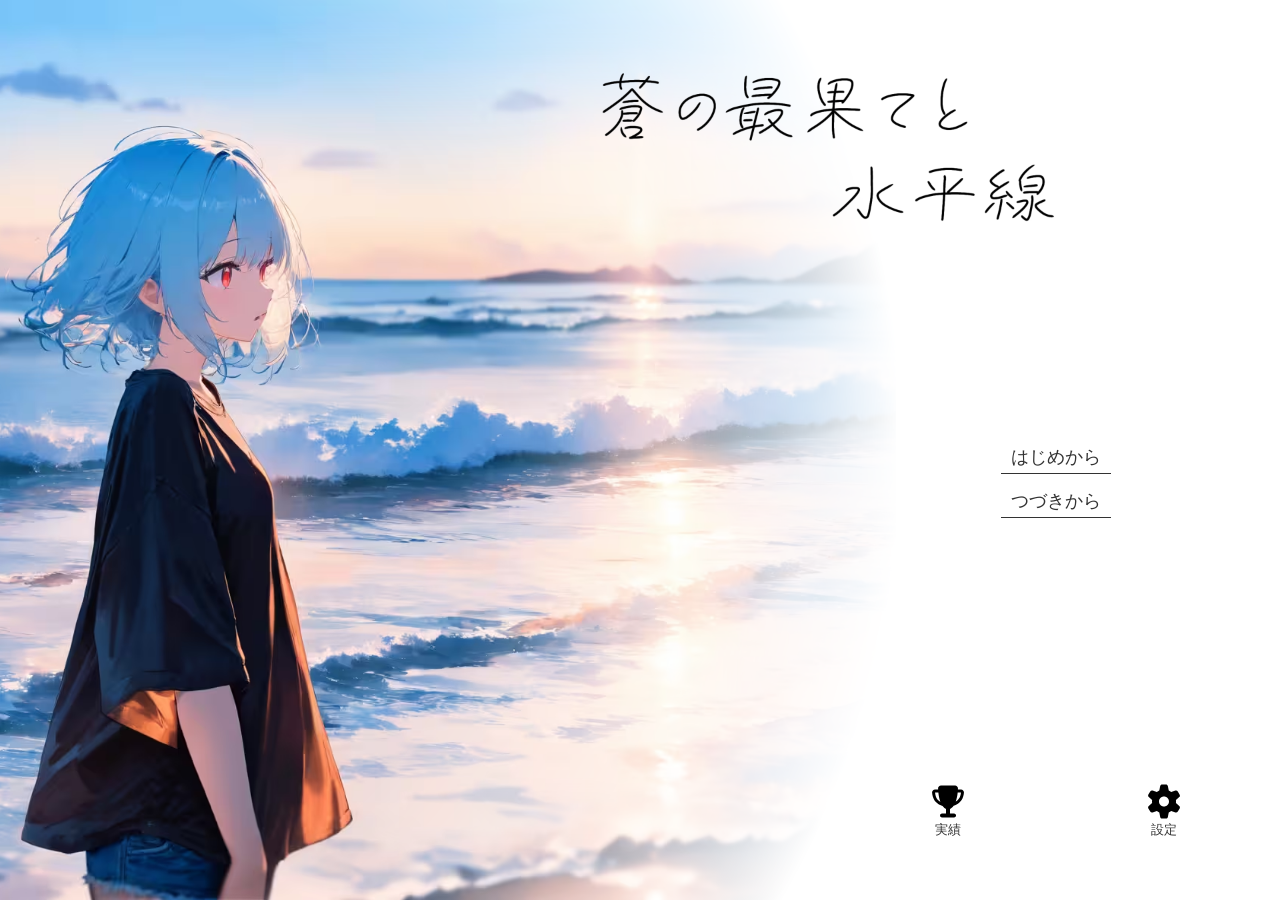
==== index.html @ 3a2dc719 "Delete body upgrade" ====
<!DOCTYPE html>
<html lang="ja">
<head>
  <meta charset="UTF-8">
  <meta name="viewport" content="width=device-width, initial-scale=1.0">
  <title>蒼の最果てと水平線</title>
  <link rel="stylesheet" href="./css/top.css">
  <link rel="stylesheet" href="./css/message.css">
  <link rel="stylesheet" href="./css/achievement.css">
  <link rel="stylesheet" href="./css/setting.css">
  <link rel="stylesheet" href="./css/opening.css">
  <link rel="stylesheet" href="./css/game.css">
  <link rel="stylesheet" href="./css/upgrade.css">
  <link rel="stylesheet" href="./css/map.css">
  <link rel="stylesheet" href="./css/item.css">
  <link rel="stylesheet" href="./css/explore.css">
  <link rel="stylesheet" href="./css/fade.css">
  <link rel="icon" href="./assets/images/favicon.ico">
  <meta property="og:title" content="蒼の最果てと水平線">
  <meta property="og:description" content="蒼い世界のノベルゲーム">
  <meta property="og:image" content="./assets/images/favicon.png">
  <meta property="og:url" content="https://coiluck.moe/BlueHorizon/">
  <meta name="twitter:card" content="summary">
  <meta name="twitter:title" content="蒼の最果てと水平線">
  <meta name="twitter:description" content="蒼い世界のノベルゲーム">
  <meta name="twitter:image" content="./assets/images/favicon.png">
</head>
<body>

  <div id="modal-top" class="modal">
    <div class="top-background-image">
      <img src="./assets/images/title.avif" alt="タイトル画像">
    </div>
    <div class="top-title">
      <img src="./assets/images/title-text.avif" alt="タイトルテキスト">
    </div>
    <div class="top-button-container">
      <div class="top-main-button-container">
        <button id="top-button-start" class="top-button">はじめから</button>
        <button id="top-button-continue" class="top-button">つづきから</button>
      </div>
      <div class="top-save-data-container">
        <button id="top-back">&lt;&lt; もどる</button>
        <button class="top-save-data-button">セーブ1: <span id="top-save-data-1-text">データなし</span></button>
        <button class="top-save-data-button">セーブ2: <span id="top-save-data-2-text">データなし</span></button>
        <button class="top-save-data-button">セーブ3: <span id="top-save-data-3-text">データなし</span></button>
      </div>
    </div>
    <div class="top-icon-container">
      <button class="top-icon" id="top-icon-achievement">
        <img src="./assets/images/trophy-solid-full.svg" alt="実績アイコン">
        <span class="top-icon-text">実績</span>
      </button>
      <button class="top-icon" id="top-icon-setting">
        <img src="./assets/images/gear-solid-full.svg" alt="設定アイコン">
        <span class="top-icon-text">設定</span>
      </button>
    </div>
  </div>

  <div id="modal-achievement" class="modal">
    <div class="achievement-background-image">
      <img src="./assets/images/ink.avif" alt="実績背景画像">
    </div>
    <div class="achievement-container">
      <div class="achievement-list">
        <p class="achievement-title">実績一覧</p>
        <div class="achievement-item-container">
          // ここはjsで生成
        </div>
        <p class="achievement-title">エンディング</p>
        <div class="achievement-item-end-container">
          // ここはjsで生成
        </div>
      </div>
      <button id="achievement-close-button">もどる</button>
    </div>
  </div>

  <div id="modal-setting" class="modal">
    <div class="setting-background-image">
      <img src="./assets/images/ink.avif" alt="設定背景画像">
    </div>
    <div class="setting-container">
      <p class="setting-title">設定</p>

      <div class="setting-item">
        <label for="font-size">文字サイズ</label>
        <div class="slider-wrapper">
          <div class="slider-container">
            <input type="range" id="font-size" min="1" max="5" value="3" data-default="3">
          </div>
          <output for="font-size">3</output>
        </div>
      </div>
      <div class="setting-item">
        <label for="bgm-volume">背景音楽の音量</label>
        <div class="slider-wrapper">
          <div class="slider-container">
            <input type="range" id="bgm-volume" min="0" max="10" value="5" data-default="5">
          </div>
          <output for="bgm-volume">5</output>
        </div>
      </div>
      <div class="setting-item">
        <label for="sfx-volume">効果音の音量</label>
        <div class="slider-wrapper">
          <div class="slider-container">
            <input type="range" id="sfx-volume" min="0" max="10" value="6" data-default="6">
          </div>
          <output for="sfx-volume">6</output>
        </div>
      </div>
      <div class="setting-item">
        <label for="voice-volume">ボイス音量</label>
        <div class="slider-wrapper">
          <div class="slider-container">
            <input type="range" id="voice-volume" min="0" max="10" value="6" data-default="6">
          </div>
          <output for="voice-volume">6</output>
        </div>
      </div>
      <button id="setting-reset-button">デフォルトにもどす</button>
      <button id="setting-close-button">もどる</button>
    </div>
  </div>

  <div id="modal-opening" class="modal">
    <div class="opening-background-image">
      <img src="./assets/images/undersea.avif" alt="開始画面背景画像">
    </div>
    <div class="text-container">
      <div id="opening-character-name">test</div>
      <p id="opening-text">このメッセージは表示されないはずです</p>
    </div>
    <div id="opening-choices-container"></div>
    <div id="opening-skip-window">
      <p><span>以前に読んだストーリーです。</span><span>スキップしますか？</span></p>
      <div class="opening-skipbutton-container">
        <div id="opening-skip-cancel">Cancel</div>
        <div id="opening-skip-button">Skip</div>
      </div>
    </div>
  </div>

  <div id="modal-game" class="modal">
    <div class="game-background-image">
      <img src="./assets/images/horizon2.webp" alt="ゲーム背景画像">
    </div>
    <div class="game-container">
      <div class="game-parameter-container">
        <div class="game-parameter-item">
          <p class="game-parameter-item-title">希望</p>
          <p id="game-parameter-hope" class="game-parameter-item-value">0</p>
        </div>
        <div class="game-parameter-item">
          <p class="game-parameter-item-title">記憶の欠片</p>
          <p id="game-parameter-memory" class="game-parameter-item-value">0</p>
        </div>
        <div class="game-parameter-item">
          <p class="game-parameter-item-title">満腹度</p>
          <p id="game-parameter-hunger" class="game-parameter-item-value">100</p>
        </div>
        <div class="game-parameter-item">
          <p class="game-parameter-item-title">DAY</p>
          <p id="game-parameter-day" class="game-parameter-item-value">1</p>
        </div>
        <div class="game-parameter-item" id="game-parameter-save">
          <p class="game-parameter-item-title">セーブ</p>
          <img src="./assets/images/save_icon.avif" alt="セーブアイコン">
        </div>
      </div>
      <div class="game-main-container">
        <div id="game-main-upgrade">
          <div class="game-main-upgrade-title">セレスティア号 改造</div>
          <div class="game-main-upgrade-container">
            <div class="game-main-upgrade-item">
              <div class="game-main-upgrade-name">推進エンジン</div>
              <div class="game-main-upgrade-level">レベル <span id="game-main-upgrade-engine-level">0</span> / 2</div>
            </div>
            <div class="game-main-upgrade-item">
              <div class="game-main-upgrade-name">ソナー性能</div>
              <div class="game-main-upgrade-level">レベル <span id="game-main-upgrade-sonar-level">0</span> / 2</div>
            </div>
            <div class="game-main-upgrade-item">
              <div class="game-main-upgrade-name">操作アーム</div>
              <div class="game-main-upgrade-level">レベル <span id="game-main-upgrade-arm-level">0</span> / 2</div>
            </div>
            <div class="game-main-upgrade-item">
              <div class="game-main-upgrade-name">燃料タンク</div>
              <div class="game-main-upgrade-level">レベル <span id="game-main-upgrade-fuel-level">0</span> / 2</div>
            </div>
            <div class="game-main-upgrade-item">
              <div class="game-main-upgrade-name">居住区画</div>
              <div class="game-main-upgrade-level">レベル <span id="game-main-upgrade-living-level">0</span> / 2</div>
            </div>
          </div>
          <div class="game-main-upgrade-overlay">
            <p>改装へ<img src="./assets/images/yajirusi.avif" alt="矢印"></p>
          </div>
        </div>
        <div id="game-main-map">
          <div class="game-main-map-title">マップ</div>
          <img src="./assets/images/map.svg" alt="マップ画像">
          <div class="game-main-map-overlay">
            <button id="game-main-map-button">探索へ</button>
          </div>
        </div>
        <div id="game-main-belongings">
          <div class="game-main-belongings-title">所持アイテム</div>
          <div class="game-main-belongings-container">
            <div class="game-main-belongings-item">
              <div class="game-main-belongings-name">アイテム1
                <span class="game-main-belongings-count">10</span>
              </div>
            </div>
            <div class="game-main-belongings-item">
              <div class="game-main-belongings-name">アイテム2
                <span class="game-main-belongings-count">10</span>
              </div>
            </div>
            <div class="game-main-belongings-item">
              <div class="game-main-belongings-name">アイテム3
                <span class="game-main-belongings-count">10</span>
              </div>
            </div>
          </div>
          <div class="game-main-belongings-overlay">
            <p>アイテムへ<img src="./assets/images/yajirusi.avif" alt="矢印"></p>
          </div>
        </div>
      </div>
    </div>
    <div id="save-modal" class="save-modal-overlay">
      <div class="save-modal-content">
        <h2>データを保存</h2>
        <div class="save-title-input-container">
          <label for="save-title-input">セーブタイトル</label>
          <input type="text" id="save-title-input" placeholder="例: 深海遺跡の探索">
        </div>
        <div class="save-slots-container">
          <div class="save-slot">
            <div class="save-slot-info">
              <span class="save-slot-name">セーブ 1</span>
              <span class="save-slot-data">DAY 15 - 古代都市の入り口</span>
            </div>
            <button class="save-slot-button">上書き保存</button>
          </div>
          <div class="save-slot">
            <div class="save-slot-info">
              <span class="save-slot-name">セーブ 2</span>
              <span class="save-slot-data">データがありません</span>
            </div>
            <button class="save-slot-button">ここに保存</button>
          </div>
          <div class="save-slot">
            <div class="save-slot-info">
              <span class="save-slot-name">セーブ 3</span>
              <span class="save-slot-data">データがありません</span>
            </div>
            <button class="save-slot-button">ここに保存</button>
          </div>
        </div>
        <button id="close-save-modal-button" class="close-button">キャンセル</button>
      </div>
    </div>
  </div>

  <div id="modal-upgrade" class="modal">
    <div class="game-upgrade-background-image">
      <img src="./assets/images/horizon2.webp" alt="ゲーム背景画像">
    </div>
    <div class="game-upgrade-header">
      <button id="game-upgrade-close-button">&lt;&lt; もどる</button>
      <div class="game-upgrade-title">セレスティア号 改造</div>
    </div>
    <div class="game-upgrade-container">
      <div class="game-upgrade-left-panel">
          <div class="game-upgrade-section-title">アップグレード項目</div>
          <ul class="game-upgrade-list">
            <li class="game-upgrade-list-item selected" data-upgrade="engine">
              <div class="game-upgrade-item-header">
                <div class="game-upgrade-item-name">推進エンジン</div>
                <div class="game-upgrade-item-level">Lv 1/2</div>
              </div>
            <div class="game-upgrade-item-dots">
              <div class="game-upgrade-dot active"></div>
              <div class="game-upgrade-dot"></div>
            </div>
          </li>
          <li class="game-upgrade-list-item" data-upgrade="sonar">
            <div class="game-upgrade-item-header">
              <div class="game-upgrade-item-name">ソナー性能</div>
              <div class="game-upgrade-item-level">Lv 2/2</div>
            </div>
            <div class="game-upgrade-item-dots">
              <div class="game-upgrade-dot max"></div>
              <div class="game-upgrade-dot max"></div>
            </div>
          </li>
          <li class="game-upgrade-list-item" data-upgrade="arm">
            <div class="game-upgrade-item-header">
              <div class="game-upgrade-item-name">操作アーム</div>
              <div class="game-upgrade-item-level">Lv 1/2</div>
            </div>
            <div class="game-upgrade-item-dots">
              <div class="game-upgrade-dot active"></div>
              <div class="game-upgrade-dot"></div>
            </div>
          </li>
          <li class="game-upgrade-list-item" data-upgrade="fuel">
            <div class="game-upgrade-item-header">
              <div class="game-upgrade-item-name">燃料タンク</div>
              <div class="game-upgrade-item-level">Lv 1/2</div>
            </div>
            <div class="game-upgrade-item-dots">
              <div class="game-upgrade-dot active"></div>
              <div class="game-upgrade-dot"></div>
            </div>
          </li>
          <li class="game-upgrade-list-item" data-upgrade="living">
            <div class="game-upgrade-item-header">
              <div class="game-upgrade-item-name">居住区画</div>
              <div class="game-upgrade-item-level">Lv 1/2</div>
            </div>
            <div class="game-upgrade-item-dots">
              <div class="game-upgrade-dot active"></div>
              <div class="game-upgrade-dot"></div>
            </div>
          </li>
        </ul>
        <div class="game-upgrade-resources-section">
          <div class="game-upgrade-section-title">所持アイテム</div>
          <div class="game-upgrade-resource-item">
            <div class="game-upgrade-resource-icon"></div>
            <span>aaa: 15</span>
          </div>
          <div class="game-upgrade-resource-item">
            <div class="game-upgrade-resource-icon"></div>
            <span>bbb: 8</span>
          </div>
          <div class="game-upgrade-resource-item">
            <div class="game-upgrade-resource-icon"></div>
            <span>ccc: 4</span>
          </div>
          <!-- こんな感じのをjsで作成（上のはサンプル用） -->
        </div>
      </div>

      <div class="center-panel">
        <div class="submarine-model">
          3D潜水艇モデル<br>配置エリア
        </div>
      </div>

      <div class="game-upgrade-detail">
        <div class="upgrade-detail-header">
          <div class="upgrade-detail-name">アップグレード項目</div>
          <div class="upgrade-detail-level">
            <div class="upgrade-detail-level-text">Lv n/m</div>
            <div class="upgrade-detail-level-dots">
              <div class="upgrade-detail-level-dot active"></div>
              <div class="upgrade-detail-level-dot"></div>
            </div>
          </div>
        </div>
        <div class="upgrade-detail-description">
          説明テキストがここに入ります
        </div>
        <div class="upgrade-detail-cost-section">
          <div class="upgrade-detail-cost-title">必要アイテム</div>
          <div class="upgrade-detail-cost-items">
            <div class="upgrade-detail-cost-item">
              <div class="detail-cost-icon"></div>
              <span>アイテム名 × 数量</span>
            </div>
            <div class="upgrade-detail-cost-item">
              <div class="detail-cost-icon"></div>
              <span>アイテム名 × 数量</span>
            </div>
          </div>
        </div>
        <button class="upgrade-detail-button insufficient">アイテム不足</button>
      </div>

    </div>
  </div>

  <div id="modal-map" class="modal">
    <div class="game-map-background-image">
      <img src="./assets/images/horizon2.webp" alt="ゲーム背景画像">
    </div>
    <div class="game-map-container">
      <div class="game-map-title-container">
        <button id="game-map-close-button">&lt;&lt; もどる</button>
        <div class="game-map-title">探索場所を選択</div>
      </div>
      <object id="map-object" type="image/svg+xml" data="./assets/images/map.svg"></object>
    </div>
  </div>

  <div id="modal-item" class="modal">
    <div class="game-item-background-image">
      <img src="./assets/images/horizon2.webp" alt="ゲーム背景画像">
    </div>
    <div class="game-item-header">
      <button id="game-item-close-button">&lt;&lt; もどる</button>
      <div class="game-item-title">アイテム</div>
    </div>
    <div class="game-item-container">
      <div class="game-item-list-container">
        <div class="game-item-list-title">所持アイテム</div>
        <div class="game-item-list-card">
          <div class="game-item-list-item-icon"></div>
          <div class="game-item-list-item-texts">
            <div class="game-item-list-item-name">アイテム1</div>
            <div class="game-item-list-item-description">説明テキストがここに入ります</div>
          </div>
          <div class="game-item-list-item-count">所持 5</div>
        </div>
        <div class="game-item-list-card">
          <div class="game-item-list-item-icon"></div>
          <div class="game-item-list-item-texts">
            <div class="game-item-list-item-name">アイテム2</div>
            <div class="game-item-list-item-description">説明テキストがここに入ります</div>
          </div>
          <div class="game-item-list-item-count">所持 10</div>
        </div>
        <div class="game-item-list-card">
          <div class="game-item-list-item-icon"></div>
          <div class="game-item-list-item-texts">
            <div class="game-item-list-item-name">アイテム3</div>
            <div class="game-item-list-item-description">説明テキストがここに入ります説明テキストがここに入ります説明テキストがここに入ります</div>
          </div>
          <div class="game-item-list-item-count">所持 15</div>
        </div>
      </div>
      <div class="game-item-craft-container">
        <div class="game-item-craft-title">アイテムを作成</div>
        <div class="game-item-craft-recipe-container">
          <div class="game-item-craft-recipe">
            <div class="game-item-craft-recipe-header">
              <div class="game-item-craft-recipe-name">紙とペン</div>
              <div class="game-item-craft-recipe-result">
                <span>+1個</span>
              </div>
            </div>
            <div class="game-item-craft-materials">
              <div class="game-item-craft-material">
                <div class="game-item-craft-material-icon"></div>
                <div class="game-item-craft-material-name">木材</div>
                <div class="game-item-craft-material-count">×1</div>
              </div>
              <div class="game-item-craft-material">
                <div class="game-item-craft-material-icon"></div>
                <div class="game-item-craft-material-name">イカ</div>
                <div class="game-item-craft-material-count">×1</div>
              </div>
            </div>
            <div class="game-item-craft-actions">
              <div class="game-item-craft-quantity">
                <span class="game-item-craft-quantity-label">個数:</span>
                <div class="game-item-craft-quantity-wrapper">
                  <button class="game-item-craft-quantity-btn decrease" onclick="changeValue(this, -1)">-</button>
                  <div class="game-item-craft-quantity-input">1</div>
                  <button class="game-item-craft-quantity-btn increase" onclick="changeValue(this, 1)">+</button>
                </div>
              </div>
              <button class="game-item-craft-button insufficient">アイテム不足</button>
            </div>
          </div>
          
          <div class="game-item-craft-recipe">
            <div class="game-item-craft-recipe-header">
              <div class="game-item-craft-recipe-name">簡易通信機</div>
              <div class="game-item-craft-recipe-result">
                <span>+1個</span>
              </div>
            </div>
            <div class="game-item-craft-materials">
              <div class="game-item-craft-material">
                <div class="game-item-craft-material-icon"></div>
                <div class="game-item-craft-material-name">回路基板</div>
                <div class="game-item-craft-material-count">×1</div>
              </div>
              <div class="game-item-craft-material">
                <div class="game-item-craft-material-icon"></div>
                <div class="game-item-craft-material-name">銅線</div>
                <div class="game-item-craft-material-count">×1</div>
              </div>
            </div>
            <div class="game-item-craft-actions">
              <div class="game-item-craft-quantity">
                <span class="game-item-craft-quantity-label">個数:</span>
                <div class="game-item-craft-quantity-wrapper">
                  <button class="game-item-craft-quantity-btn decrease" onclick="changeValue(this, -1)">-</button>
                  <div class="game-item-craft-quantity-input">1</div>
                  <button class="game-item-craft-quantity-btn increase" onclick="changeValue(this, 1)">+</button>
                </div>
              </div>
              <button class="game-item-craft-button available">クラフト</button>
            </div>
          </div>
        </div>
      </div>
    </div>
  </div>

  <div id="modal-explore" class="modal">
    <div class="explore-background-image">
      <img src="./assets/images/ink.avif" alt="探索画面背景画像">
    </div>
    <div class="text-container">
      <div id="explore-character-name"></div>
      <p id="explore-text">このメッセージは表示されないはずです</p>
    </div>
    <div id="explore-choices-container"></div>
  </div>

  <div id="message-box"></div>

  <script src="./js/top.js" type="module"></script>
  <script src="./js/achievement.js" type="module"></script>
  <script src="./js/setting.js" type="module"></script>
  <script src="./js/opening.js" type="module"></script>
  <script src="./js/game.js" type="module"></script>
  <script src="./js/map.js" type="module"></script>
  <script src="./js/item.js" type="module"></script>
  <script src="./js/explore.js" type="module"></script>
</body>
</html>
---- css/top.css ----
/* --- 共通 (変更なし) --- */
* {
  margin: 0;
  padding: 0;
  color: #333;
}
html, body {
  width: 100%;
  height: 100%;
  background-color: #fff;
  overflow: hidden;
}
button {
  cursor: pointer;
  user-select: none;
  -webkit-user-select: none;
  -moz-user-select: none;
  -ms-user-select: none;
}
.modal {
  position: fixed;
  top: 0;
  left: 0;
  width: 100%;
  height: 100%;
}

/* --- トップページ (変更なし) --- */
#modal-top * img {
  user-select: none;
  -webkit-user-select: none;
  -moz-user-select: none;
  -ms-user-select: none;
  pointer-events: none;
  -webkit-user-drag: none;
  -khtml-user-drag: none;
  -moz-user-drag: none;
  -o-user-drag: none;
  -webkit-tap-highlight-color: transparent;
  -webkit-touch-callout: none;
}
.top-background-image {
  position: absolute;
  top: 0;
  left: 0;
  width: 70%;
  height: 100%;
  mask-image: radial-gradient(circle at 0% 50%, black 50%, transparent 90%);
  -webkit-mask-image: radial-gradient(circle at 0% 50%, black 50%, transparent 90%);
}
.top-background-image img {
  width: 100%;
  height: 100%;
  object-fit: cover;
}
.top-title {
  position: absolute;
  top: 0;
  right: 15%;
  width: 40%;
}
.top-title img {
  width: 100%;
  height: 100%;
  object-fit: cover;
}

.top-button-container {
  position: absolute;
  top: 60%;
  left: 82.5%;
  transform: translate(-50%, -50%);
  overflow: hidden;
  width: 250px;
  height: 200px; 
}

.top-main-button-container,
.top-save-data-container {
  position: absolute;
  top: 0;
  left: 0;
  width: 100%;
  display: flex;
  flex-direction: column;
  align-items: flex-end;
  gap: 10px;
  transition: transform 0.5s ease-in-out, opacity 0.5s ease-in-out;
}

.top-main-button-container {
  align-items: center;
  transform: translateX(0);
  opacity: 1;
}

.top-save-data-container {
  transform: translateX(100%);
  opacity: 0;
  pointer-events: none;
}

.top-button-container.show-save-data .top-main-button-container {
  transform: translateX(-100%);
  opacity: 0;
  pointer-events: none;
}

.top-button-container.show-save-data .top-save-data-container {
  transform: translateX(0);
  opacity: 1;
  pointer-events: auto;
}

.top-button, 
.top-save-data-button {
  color: #333;
  font-family: serif;
  text-align: right;
  background: linear-gradient(currentcolor, currentcolor) left bottom / 100% 1px no-repeat,
              linear-gradient(#f6d893, #f6d893) right 60% / 0 .8em no-repeat;
  transition: background-size .4s cubic-bezier(0.215, 0.61, 0.355, 1);
  background-color: transparent;
  border: none;
  padding: 5px 10px;
}
.top-button {
  font-size: 1.1rem;
}
.top-save-data-button {
  display: flex;
  justify-content: space-between;
  width: 100%;
  font-size: 0.9rem;
}
.top-save-data-button span {
  font-size: 0.8rem;
}

.top-button:hover,
.top-save-data-button:hover {
  background-position: right bottom, left 60%;
  background-size: 0 1px, 100% .8em;
}

#top-back {
  align-self: flex-start;
  padding: 5px 10px;
  font-size: 1rem;
  font-family: serif;
  background: transparent;
  border: 1px solid transparent;
  border-radius: calc(10px + 1rem);
  box-sizing: border-box;
  transition: border .3s ease-in-out;
}
#top-back:hover {
  border: 1px solid #333333;
} 


/* アイコン */
.top-icon-container {
  position: absolute;
  top: 90%;
  left: 82.5%;
  transform: translate(-50%, -50%);
  display: flex;
  flex-direction: row;
  width: 20%;
  justify-content: space-between;
}
.top-icon {
  position: relative;
  display: flex;
  flex-direction: column;
  align-items: center;
  justify-content: center;
  background: transparent;
  border: none;
  transition: transform .3s ease-in-out;
}
.top-icon img {
  width: 40px;
  height: 40px;
}
.top-icon-text {
  color: #333;
  font-size: .8rem;
  font-family: serif;
  white-space: nowrap;
}
.top-icon:hover {
  transform: scale(1.1);
}
.top-icon:hover img {
  rotate: 10deg;
}
---- css/message.css ----
#message-box {
  position: fixed;
  top: 20px;
  right: 0;
  width: 400px;
  z-index: 1000;
}

.messageBox-message {
  margin-bottom: 15px;
  border-radius: 10px 0 0 10px;
  overflow: hidden;
  box-shadow: 0 0 3px 0 rgba(0, 0, 0, 0.3); /* 影を追加 */
  backdrop-filter: blur(10px);
  opacity: 0;
  transform: translateX(100%);
  transition: transform 0.4s ease-out, opacity 0.4s ease-out;
}

/* 表示状態 */
.messageBox-message.is-visible {
  opacity: 1;
  transform: translateX(0);
}
/* 削除アニメーション */
.messageBox-message.is-removing {
  transition: transform 0.3s ease-in, opacity 0.3s ease-in;
  opacity: 0;
  transform: translateX(100%);
}

.messageBox-content {
  position: relative;
  padding: 16px 20px;
  color: #555;
  text-shadow: 0 0 3px rgba(0, 0, 0, 0.3);
  text-shadow: 0 0 3px rgba(255, 255, 255, 0.3);
  font-weight: 500;
  background: transparent;
  border: 1px solid rgba(255, 255, 255, 0.3);
  border-right: none;
}

.messageBox-progress {
  height: 3px;
  background: rgba(55, 55, 55, 0.3);
}
.messageBox-fill {
  height: 100%;
  background: linear-gradient(90deg, rgba(255, 255, 255, 0.8), rgba(255, 255, 255, 0.6));
  width: 100%;
  transition: width 5s linear;
}
---- css/achievement.css ----
#modal-achievement {
  display: none;
}

.achievement-background-image {
  position: absolute;
  top: 0;
  left: 0;
  width: 100%;
  height: 100%;
  z-index: -1;
}
.achievement-background-image img {
  width: 100%;
  height: 100%;
  object-fit: cover;
}

.achievement-container {
  position: relative;
  width: 80%;
  height: calc(100% - 40px);
  margin: 20px auto;
  padding: 20px;
  background-color: rgba(255, 255, 255, 0.6);
  border: 1px solid #333;
  border-radius: 10px;
  box-sizing: border-box;
  overflow-y: auto;
  overflow-x: hidden;
  scrollbar-width: none;
  -ms-overflow-style: none;
  &::-webkit-scrollbar {
    display: none;
  }
}

.achievement-title {
  font-size: 1rem;
  font-weight: bold;
  font-family: sans-serif;
  text-align: center;
}

.achievement-item-container {
  display: flex;
  flex-direction: column;
  gap: 10px;
  margin: 20px 0;
}
.achievement-item {
  display: flex;
  flex-direction: column;
  gap: 5px;
  padding: 10px;
  border: 1px solid #333;
  border-radius: 5px;
}
.achievement-item-title {
  font-size: .9rem;
  font-weight: bold;
}
.achievement-item-description {
  font-size: .8rem;
}
/* 達成済み・未達成 */
.achievement-item.achieved {
  border-color: #0ea5e9;
  background-color: #f0f9ff;
}
.achievement-item.achieved .achievement-item-title::before {
  content: '🏆 ';
  color: #f59e0b;
}
.achievement-item.unachieved {
  border-color: #d1d5db;
  background-color: #f9fafb;
  filter: grayscale(80%);
  opacity: 0.6;
}
.achievement-item.unachieved .achievement-item-title::before {
  content: '🔒 ';
}

/* エンディング */
.achievement-item-end-container {
  display: grid;
  grid-template-columns: repeat(3, 1fr);
  gap: 10px;
  width: 100%;
  margin: 20px 0 100px;
  box-sizing: border-box;
}
.achievement-item-end {
  position: relative;
  aspect-ratio: 16 / 9;
  overflow: hidden;
}
.achievement-item-end img {
  display: block;
  width: 100%;
  height: 100%;
  object-fit: cover;
}
.achievement-item-end.unachieved-end::after {
  content: '🔒';
  position: absolute;
  top: 50%;
  left: 50%;
  transform: translate(-50%, -50%);
  font-size: 2rem;
  color: #fff;
  filter: grayscale(100%);
  opacity: 0.5;
}
.ending-info {
  position: absolute;
  top: 0;
  left: 0;
  width: 100%;
  height: 100%;
  color: white;
  display: flex;
  flex-direction: column;
  justify-content: space-between;
  box-sizing: border-box;
  opacity: 0;
  transition: opacity 0.3s ease-in-out;
}
.achievement-item-end.achieved-end:hover .ending-info {
  opacity: 1;
}
.ending-info .ending-info-title,
.ending-info .ending-info-description {
  background-color: rgba(0, 0, 0, 0.5);
  margin: 0;
  color: white;
  opacity: 0;
  backdrop-filter: blur(0);
  transition: transform 0.3s ease-in-out, opacity 0.3s ease-in-out, backdrop-filter 0.3s ease-in-out;
}
.ending-info .ending-info-title {
  padding: 5px 10px;
  transform: translateY(-150%);
  font-size: .8rem;
}
.ending-info .ending-info-description {
  padding: 3px 5px;
  transform: translateY(150%);
  font-size: .6rem;
  font-family: serif;
}
.achievement-item-end.achieved-end:hover .ending-info .ending-info-title,
.achievement-item-end.achieved-end:hover .ending-info .ending-info-description {
  transform: translateY(0);
  opacity: 1;
  backdrop-filter: blur(5px);
}

#achievement-close-button {
  position: fixed;
  bottom: 40px;
  left: 50%;
  transform: translateX(-50%);
  padding: 10px 40px;
  background-color: #333;
  color: #fff;
  border: 1px solid #333;
  border-radius: calc(10px + 10px + 1rem);
  transition: background-color .3s ease-in-out, color .3s ease-in-out;
}
#achievement-close-button:hover {
  background-color: white;
  color: #333;
}
---- css/setting.css ----
#modal-setting {
  display: none;
}

.setting-background-image {
  position: absolute;
  top: 0;
  left: 0;
  width: 100%;
  height: 100%;
  z-index: -1;
}
.setting-background-image img {
  width: 100%;
  height: 100%;
  object-fit: cover;
}

.setting-container {
  position: relative;
  display: flex;
  flex-direction: column;
  width: 80%;
  height: calc(100% - 40px);
  margin: 20px auto;
  padding: 20px;
  gap: 20px;
  background-color: rgba(255, 255, 255, 0.6);
  border: 1px solid #333;
  border-radius: 10px;
  box-sizing: border-box;
  overflow-y: auto;
  overflow-x: hidden;
  scrollbar-width: none;
  -ms-overflow-style: none;
  &::-webkit-scrollbar {
    display: none;
  }
}

.setting-title {
  font-size: 1rem;
  font-weight: bold;
  font-family: sans-serif;
  text-align: center;
  height: 1.2rem;
  line-height: 1.2;
}

.setting-item label {
  display: block;
  color: #555;
  font-size: 0.9rem;
  text-shadow: 0 0 3px rgba(0, 0, 0, 0.3);
  height: 1.1rem;
  line-height: 1.22;
}

.slider-wrapper {
  display: flex;
  align-items: center;
  gap: 15px;
}
.slider-wrapper span {
  color: #777;
  font-size: 0.9em;
}
.slider-container {
  flex-grow: 1;
  position: relative;
  display: flex;
  align-items: center;
}

.slider-wrapper output {
  font-weight: 800;
  color: #333;
  background-color: #f0f0f0;
  padding: 4px 10px;
  border-radius: 8px;
  min-width: 30px;
  text-align: center;
  font-feature-settings: "tnum";
}


input[type="range"] {
  -webkit-appearance: none;
  appearance: none;
  width: 100%;
  height: 10px;
  background: rgba(0, 0, 0, 0.2);
  border: 1px solid #fff;
  border-radius: 10px;
  outline: none;
  cursor: pointer;
}

input[type="range"]::-webkit-slider-thumb {
  -webkit-appearance: none;
  appearance: none;
  width: 20px;
  height: 20px;
  background: linear-gradient(145deg, #6bd8ff, #459cc4);
  border-radius: 50%;
  border: 2px solid rgba(255, 255, 255, 0.3);
  box-shadow: 0 4px 8px rgba(0, 0, 0, 0.3);
  transition: all 0.3s ease;
}
input[type="range"]::-moz-range-thumb {
  width: 20px;
  height: 20px;
  background: linear-gradient(145deg, #6bd8ff, #459cc4);
  border-radius: 50%;
  border: 2px solid rgba(255, 255, 255, 0.3);
  box-shadow: 0 4px 8px rgba(0, 0, 0, 0.3);
  transition: all 0.3s ease;
}

input[type="range"]::-webkit-slider-thumb:hover {
  border: 2px solid rgba(99, 99, 99, 0.5);
  transform: scale(1.2);
}
input[type="range"]::-moz-range-thumb:hover {
  border: 2px solid rgba(99, 99, 99, 0.5);
  transform: scale(1.2);
}

#setting-reset-button {
  position: relative;
  width: fit-content;
  margin: 10px 0 20px;
  padding: 10px 20px;
  background-color: rgba(100, 100, 100, 0.5);
  color: #fff;
  font-size: .8rem;
  border: 1px solid rgba(255, 255, 255, 0);
  border-radius: 10px;
  transition: transform .3s ease-in-out, color .3s ease-in-out;
}
#setting-reset-button:hover {
  background-color: rgba(145, 145, 145, 0.5);
  color: #fff;
  text-shadow: 0 0 3px rgba(0, 0, 0, 0.3);
  border: 1px solid rgba(0, 0, 0, 0.5);
}

#setting-close-button {
  position: fixed;
  bottom: 40px;
  left: 50%;
  transform: translateX(-50%);
  padding: 10px 40px;
  background-color: #333;
  color: #fff;
  font-size: 1rem;
  border: 1px solid #333;
  border-radius: calc(10px + 10px + 1rem);
  transition: background-color .3s ease-in-out, color .3s ease-in-out;
}
#setting-close-button:hover {
  background-color: white;
  color: #333;
}
---- css/opening.css ----
#modal-opening {
  display: none;
  position: absolute;
  top: 0;
  left: 0;
  width: 100%;
  height: 100%;
}

.opening-background-image {
  position: absolute;
  top: 0;
  left: 0;
  width: 100%;
  height: 100%;
  transform: translateZ(0); 
}

.opening-background-image img {
  width: 100%;
  height: 100%;
  object-fit: cover;
}

.text-container {
  position: absolute;
  bottom: 0;
  left: 0;
  width: 100%;
  height: 30%;
  background: linear-gradient(
    to top,
    rgba(0, 0, 0, 1)   0%,
    rgba(0, 0, 0, 0.8)  40%,
    rgba(0, 0, 0, 0.6) 70%,
    rgba(0, 0, 0, 0.5) 80%,
    rgba(0, 0, 0, 0.3) 90%,
    rgba(0, 0, 0, 0)  100%
  );
  display: flex;
  flex-direction: column;
  padding: 40px 5%;
  box-sizing: border-box;
  z-index: 2;
}

#opening-character-name {
  font-size: 1.2rem;
  font-weight: bold;
  color: white;
  margin-bottom: 0.5rem;
  text-shadow: 2px 2px 4px rgba(0, 0, 0, 0.7);
}

#opening-text::before {
  content: '';
  display: block;
  width: 100%;
  height: 1px;
  background-color: rgba(255, 255, 255, 0.7);
  margin: 10px 0;
}

#opening-text {
  font-family: serif;
  font-size: .9rem;
  color: white;
  text-shadow: 1px 1px 2px rgba(0, 0, 0, 0.7);
}

/* 選択肢 */
#opening-choices-container {
  display: flex;
  flex-direction: column;
  align-items: center;
  justify-content: center;
  gap: 15px;
  position: absolute;
  top: 50%;
  left: 50%;
  transform: translate(-50%, -50%);
  width: 100%;
  z-index: 3;
}
.opening-choice-button {
  width: 60%;
  max-width: 300px;
  min-height: 1.5rem;
  display: flex;
  position: relative;
  align-items: center;
  justify-content: center;
  padding: 10px 20px;
  font-family: serif;
  font-size: .9rem;
  color: #1e1e1e;
  text-shadow: 1px 1px 2px rgba(0, 0, 0, 0.2);
  background: rgba(186, 220, 238, 0.3);
  border: 1px solid rgba(255, 255, 255, 0.7); /* 内側の枠線 */
  border-radius: 8px;
  transition: all 0.3s ease;
}
.opening-choice-button::after {
  content: '';
  position: absolute;
  top: -4px;
  left: -4px;
  right: -4px;
  bottom: -4px;
  border: 1px solid rgba(255, 255, 255, 0.7); /* 外側の枠線 */
  border-radius: 12px;
  pointer-events: none;
}
.opening-choice-button:hover {
  background: rgba(186, 220, 238, 0.5);
  border: 1px solid rgba(0, 0, 0, 0.7);
}
.opening-choice-button:hover::after {
  border: 1px solid rgba(0, 0, 0, 0.7);
}

/* スキップウィンドウ */
#opening-skip-window {
  position: relative;
  width: 80%;
  max-width: 400px;
  margin: calc(50vh - 120px) auto;
  background: rgba(0, 100, 150, 0.15);
  backdrop-filter: blur(10px);
  border: 1px solid rgba(135, 206, 235, 0.3);
  border-radius: 20px;
  padding: 40px 30px;
  text-align: center;
  box-shadow: 0 0 10px rgba(0, 0, 0, 0.5);
  font-family: serif;
  color: #e6f3ff;
  z-index: 2;
}
#opening-skip-window::before {
  content: '';
  position: absolute;
  top: -2px;
  left: -2px;
  right: -2px;
  bottom: -2px;
  background: linear-gradient(45deg, transparent, rgba(135, 206, 235, 0.4), transparent);
  border-radius: 22px;
  z-index: -1;
  animation: shimmer 3s ease-in-out infinite;
}
#opening-skip-window::after {
  content: '';
  position: absolute;
  width: 8px;
  height: 8px;
  top: 20%;
  left: 15%;
  background: rgba(135, 206, 235, 0.2);
  border-radius: 50%;
  animation: float 4s ease-in-out infinite;
}
#opening-skip-window p {
  font-size: 1rem;
  margin-bottom: 25px;
  position: relative;
  z-index: 2;
}
#opening-skip-window p span {
  font-size: .9rem;
  color: #e6f3ff;
  text-shadow: 1px 1px 2px rgba(0, 0, 0, 0.7);
  display: inline-block;
}
.opening-skipbutton-container {
  display: flex;
  justify-content: space-around;
  gap: 20px;
  position: relative;
  z-index: 2;
}

#opening-skip-cancel,
#opening-skip-button {
  padding: 12px 24px;
  background: rgba(135, 206, 235, 0.2);
  border: 1px solid rgba(135, 206, 235, 0.5);
  border-radius: 8px;
  color: #e6f3ff;
  cursor: pointer;
  transition: all 0.3s ease;
  font-size: .9rem;
  min-width: 80px;
  text-align: center;
  text-shadow: 1px 1px 2px rgba(0, 0, 0, 0.7);
}

#opening-skip-cancel {
  background: rgba(70, 70, 70, 0.2);
  border-color: rgba(100, 100, 100, 0.5);
}
#opening-skip-cancel:hover {
  background: rgba(70, 70, 70, 0.3);
  border-color: rgba(100, 100, 100, 0.7);
  box-shadow: 0 0 15px rgba(100, 100, 100, 0.3);
  transform: translateY(-2px);
}

#opening-skip-button {
  background: rgba(187, 236, 255, 0.2);
  border-color: rgba(255, 255, 255, 0.5);
}
#opening-skip-button:hover {
  background: rgba(187, 236, 255, 0.3);
  border-color: rgba(255, 255, 255, 0.7);
  box-shadow: 0 0 15px rgba(135, 206, 235, 0.4);
  transform: translateY(-2px);
}

/* 水泡エフェクト */
.bubble {
  position: absolute;
  background: rgba(135, 206, 235, 0.2);
  border-radius: 50%;
  animation: float 4s ease-in-out infinite;
  pointer-events: none;
}

.bubble:nth-child(1) {
  width: 8px;
  height: 8px;
  top: 20%;
  left: 15%;
  animation-delay: 0s;
}

.bubble:nth-child(2) {
  width: 12px;
  height: 12px;
  top: 60%;
  right: 20%;
  animation-delay: 1s;
}

.bubble:nth-child(3) {
  width: 6px;
  height: 6px;
  top: 80%;
  left: 25%;
  animation-delay: 2s;
}

/* アニメーション */
@keyframes shimmer {
  0%, 100% { opacity: 0.3; }
  50% { opacity: 0.7; }
}

@keyframes float {
  0%, 100% { 
    transform: translateY(0px); 
    opacity: 0.4; 
  }
  50% { 
    transform: translateY(-10px); 
    opacity: 0.8; 
  }
}
---- css/game.css ----
#modal-game {
  display: none;
  position: absolute;
  top: 0;
  left: 0;
  width: 100%;
  height: 100%;
  font-family: 'Segoe UI', Tahoma, Geneva, Verdana, sans-serif;
}

.game-background-image {
  position: absolute;
  top: 0;
  left: 0;
  width: 100%;
  height: 100%;
  z-index: -1;
}
.game-background-image img {
  width: 100%;
  height: 100%;
  object-fit: cover;
}

/* ゲーム全体コンテナ */
.game-container {
  width: 100%;
  height: 100%;
  display: flex;
  flex-direction: column;
  padding: 20px;
  gap: 20px;
  box-sizing: border-box;
}

/* パラメーター */
.game-parameter-container {
  display: flex;
  justify-content: space-around;
  align-items: center;
  width: 100%;
  padding: 15px 40px;
  box-shadow: 0 8px 32px rgba(0, 0, 0, 0.1);
  box-sizing: border-box;
  background: rgba(255, 255, 255, 0.2);
  backdrop-filter: blur(5px);
  border: 1px solid rgba(255, 255, 255, 0.2);
  border-radius: 20px;
}
.game-parameter-item {
  display: flex;
  flex-direction: column;
  align-items: center;
  color: rgba(70, 130, 180, 0.9);
  font-weight: 500;
  text-align: center;
}
.game-parameter-item-title {
  color: #555;
  font-size: 1rem;
  margin-bottom: 8px;
  opacity: 0.8;
  font-weight: 400;
}
.game-parameter-item-value {
  font-size: 1.5rem;
  font-weight: 600;
  color: rgba(30, 100, 150, 1);
  text-shadow: 0 2px 10px rgba(0, 0, 0, 0.1);
}
#game-parameter-save {
  border: 1px solid rgba(0, 0, 0, 0.2);
  border-radius: 10px;
  padding: 0 10px;
  cursor: pointer;
  box-sizing: content-box;
  transition: all 0.3s ease;
}
#game-parameter-save:hover {
  background: linear-gradient(135deg, rgba(255, 215, 0, 0.2), rgba(255, 250, 205, 0.3));
  border: 1px solid rgba(255, 215, 0, 0.3);
}
#game-parameter-save img {
  width: 2rem;
  height: 2rem;
  filter: invert(41%) sepia(29%) saturate(1251%) hue-rotate(157deg) brightness(93%) contrast(88%)
          drop-shadow(0px 1px 0px rgba(30, 100, 150, 1))
          drop-shadow(0px 0px 0px rgba(30, 100, 150, 1));
}

/* メインコンテナエリア */
.game-main-container {
  flex: 1;
  display: grid;
  grid-template-columns: 1fr 3fr 1fr;
  gap: 20px;
  min-height: 0;
}
.game-main-container > div {
  background: rgba(255, 255, 255, 0.12);
  backdrop-filter: blur(15px);
  border: 1px solid rgba(255, 255, 255, 0.2);
  border-radius: 25px;
  padding: 20px;
  box-shadow: 0 12px 40px rgba(0, 0, 0, 0.1);
  position: relative;
  overflow: hidden;
  cursor: pointer;
  transition: all 0.3s ease;
}

/* アップグレードエリア */
.game-main-upgrade-title {
  color: #555;
  font-size: 1rem;
  opacity: 0.8;
  margin-bottom: 10px;
  text-align: center;
  border-bottom: 1px solid rgba(255, 255, 255, 0.8);
  padding-bottom: 10px;
}
.game-main-upgrade-container {
  display: flex;
  flex-direction: column;
  gap: 10px;
}
.game-main-upgrade-item {
  border-bottom: 1px solid rgba(255, 255, 255, 0.5);
  padding: 5px 10px;
}
.game-main-upgrade-name {
  color: rgba(30, 100, 150, 1);
  font-weight: 500;
  font-size: .9rem;
  font-family: serif;
  margin-bottom: 5px;
}
.game-main-upgrade-level,
.game-main-upgrade-level span {
  color: rgba(70, 130, 180, 0.7);
  text-shadow: 0 0 5px rgba(255, 255, 255, 0.7);
  font-size: 0.7rem;
}

/* マップエリア */
#game-main-map {
  width: 100%;
  height: 100%;
  position: relative;
  padding: 0 !important;
}
.game-main-map-title {
  position: absolute;
  top: 10px;
  left: 50%;
  transform: translateX(-50%);
  padding: 5px 10px;
  color: #555;
  font-size: 1rem;
  border-bottom: 1px solid rgba(255, 255, 255, 0.8);
  opacity: 0.9;
  z-index: 1;
}
#game-main-map img {
  width: 100%;
  height: 100%;
  object-fit: cover;
  mask-image: radial-gradient(circle at center, black 50%, transparent 100%);
  -webkit-mask-image: radial-gradient(circle at center, black 50%, transparent 100%);
}

/* アイテムエリア */
.game-main-belongings-title {
  color: #555;
  font-size: 1rem;
  opacity: 0.8;
  margin-bottom: 10px;
  text-align: center;
  border-bottom: 1px solid rgba(255, 255, 255, 0.8);
  padding-bottom: 10px;
}
.game-main-belongings-item {
  border-bottom: 1px solid rgba(255, 255, 255, 0.5);
  padding: 8px 15px;
}
.game-main-belongings-name {
  display: flex;
  justify-content: space-between;
  align-items: center;
  color: rgba(30, 100, 150, 1);
  font-weight: 500;
  font-size: .9rem;
  font-family: serif;
}
.game-main-belongings-count {
  color: rgba(70, 130, 180, 0.7);
  text-shadow: 0 0 5px rgba(255, 255, 255, 0.7);
  font-size: 0.75rem;
}

/* save */
.save-modal-overlay {
  display: none;
  position: fixed;
  top: 0;
  left: 0;
  width: 100%;
  height: 100%;
  background: rgba(0, 0, 0, 0.2);
  backdrop-filter: blur(5px);
  justify-content: center;
  align-items: center;
  z-index: 1000;
}
.save-modal-content {
  width: 500px;
  padding: 30px;
  background: rgba(255, 255, 255, 0.25);
  backdrop-filter: blur(10px);
  border: 1px solid rgba(255, 255, 255, 0.3);
  border-radius: 25px;
  box-shadow: 0 12px 40px rgba(0, 0, 0, 0.15);
  color: #444;
  display: flex;
  flex-direction: column;
  gap: 20px;
}
.save-modal-content h2 {
  text-align: center;
  font-size: 1.5rem;
  font-weight: 500;
  color: #444;
  margin: 0;
  border-bottom: 1px solid rgba(255, 255, 255, 0.5);
  padding-bottom: 15px;
}
/* タイトル入力欄 */
.save-title-input-container {
  display: flex;
  flex-direction: column;
  gap: 8px;
}
.save-title-input-container label {
  font-size: 0.9rem;
  color: #444;
  opacity: 0.9;
}
#save-title-input {
  width: 100%;
  padding: 12px;
  box-sizing: border-box;
  border: 1px solid rgba(255, 255, 255, 0.5);
  border-radius: 10px;
  background: rgba(255, 255, 255, 0.4);
  font-size: 1rem;
  color: rgba(30, 100, 150, 1);
}
#save-title-input::placeholder {
  color: rgba(70, 130, 180, 0.7);
  font-size: 0.9rem;
  font-weight: 400;
  font-family: serif;
}
#save-title-input:focus {
  outline: none;
  box-shadow: 0 0 0 2px rgba(70, 130, 180, 0.5);
  background: rgba(255, 255, 255, 0.5);
}
/* セーブスロット */
.save-slots-container {
  display: flex;
  flex-direction: column;
  gap: 10px;
}
.save-slot {
  display: flex;
  justify-content: space-between;
  align-items: center;
  padding: 15px;
  background: rgba(255, 255, 255, 0.2);
  border-radius: 15px;
  border: 1px solid rgba(255, 255, 255, 0.2);
  transition: background-color 0.3s ease;
}
.save-slot:hover {
  background-color: rgba(255, 255, 255, 0.2);
}
.save-slot-info {
  display: flex;
  flex-direction: column;
}
.save-slot-name {
  font-weight: 500;
  font-size: 1rem;
  color: rgba(30, 100, 150, 1);
  text-shadow: 0 0 5px rgba(255, 255, 255, 0.7);
}
.save-slot-data {
  font-size: 0.8rem;
  font-family: serif;
  color: #444;
}
.save-slot-button {
  padding: 8px 15px;
  font-size: 0.9rem;
  color: #fff;
  background-color: rgba(70, 130, 180, 0.8);
  border: none;
  border-radius: 10px;
  cursor: pointer;
  transition: background-color 0.3s;
}
.save-slot-button:hover {
  background-color: rgba(30, 100, 150, 1);
}
/* 閉じるボタン */
.close-button {
  padding: 12px;
  margin-top: 10px;
  font-size: 1rem;
  color: #444;
  background: rgba(0, 0, 0, 0.08);
  border: none;
  border-radius: 10px;
  cursor: pointer;
  transition: all 0.3s ease;
}
.close-button:hover {
  color: #bbb;
  background-color: rgba(0, 0, 0, 0.2);
}

/* ホバー時に表示するオーバーレイ */
.game-main-upgrade-overlay {
  display: none;
  position: absolute;
  top: 0;
  left: 0;
  width: 100%;
  height: 100%;
  background: rgba(255, 255, 255, 0.2);
  z-index: 1;
}
.game-main-upgrade-overlay p {
  position: absolute;
  top: 50%;
  left: 50%;
  transform: translate(-50%, -50%);
  display: flex;
  align-items: center;
  gap: 10px;
  font-size: 1rem;
}
.game-main-upgrade-overlay p img {
  width: 1.2rem;
  height: 1.2rem;
  object-fit: cover;
  border-radius: 50%;
  border: 1px solid rgba(0,0,0,1);
}
#game-main-upgrade:hover .game-main-upgrade-overlay {
  display: block;
}
#game-main-upgrade:hover .game-main-upgrade-title,
#game-main-upgrade:hover .game-main-upgrade-container {
  filter: blur(3px);
  transition: filter 0.3s ease-out;
}
.game-main-upgrade-title,
.game-main-upgrade-container {
  transition: filter 0.3s ease-out;
}

.game-main-belongings-overlay {
  display: none;
  position: absolute;
  top: 0;
  left: 0;
  width: 100%;
  height: 100%;
  background: rgba(255, 255, 255, 0.2);
  z-index: 1;
}
.game-main-belongings-overlay p {
  position: absolute;
  top: 50%;
  transform: translateY(-50%);
  display: flex;
  align-items: center;
  justify-content: center;
  gap: 10px;
  width: 100%;
  font-size: 1rem;
}
.game-main-belongings-overlay p img {
  width: 1.2rem;
  height: 1.2rem;
  object-fit: cover;
  border-radius: 50%;
  border: 1px solid rgba(0,0,0,1);
}
#game-main-belongings:hover .game-main-belongings-overlay {
  display: block;
}
#game-main-belongings:hover .game-main-belongings-title,
#game-main-belongings:hover .game-main-belongings-container {
  filter: blur(3px);
  transition: filter 0.3s ease-out;
}
.game-main-belongings-title,
.game-main-belongings-container {
  transition: filter 0.3s ease-out;
}

.game-main-map-overlay {
  display: none;
  position: absolute;
  top: 0;
  left: 0;
  width: 100%;
  height: 100%;
  background: rgba(255, 255, 255, 0.2);
  z-index: 1;
}
.game-main-map-overlay button {
  position: absolute;
  top: 50%;
  left: 50%;
  transform: translate(-50%, -50%);
  padding: 10px 40px;
  background: rgba(255, 255, 255, 0.2);
  border: 1px solid rgba(0,0,0,0.5);
  border-radius: calc(20px + 1rem);
  color: rgba(0,0,0,1);
  font-size: 1rem;
  font-weight: 400;
}
#game-main-map:hover .game-main-map-overlay {
  display: block;
}
#game-main-map:hover .game-main-map-title,
#game-main-map:hover img {
  filter: blur(5px);
  transition: filter 0.3s ease-out;
}
.game-main-map-title,
img {
  transition: filter 0.3s ease-out;
}
---- css/upgrade.css ----
#modal-upgrade {
  display: none;
  flex-direction: column;
  position: absolute;
  top: 0;
  left: 0;
  width: 100%;
  height: 100%;
  font-family: 'Segoe UI', Tahoma, Geneva, Verdana, sans-serif;
}
.game-upgrade-background-image {
  position: absolute;
  top: 0;
  left: 0;
  width: 100%;
  height: 100%;
  z-index: -1;
}
.game-upgrade-background-image img {
  width: 100%;
  height: 100%;
  object-fit: cover;
}

.game-upgrade-header {
  display: flex;
  justify-content: center;
  align-items: center;
  position: relative;
  padding: 10px;
  backdrop-filter: blur(10px);
  background-color: rgba(0, 0, 0, 0.5);
}
.game-upgrade-header #game-upgrade-close-button {
  position: absolute;
  left: 10px;
  top: 50%;
  transform: translateY(-50%);
  padding: 5px 15px;
  background-color: rgba(255, 255, 255, 0.5);
  color: #333;
  border-radius: 10px;
  border: none;
  font-size: 1rem;
}
.game-upgrade-header .game-upgrade-title {
  color: #ccc;
  font-size: 1.3rem;
  font-weight: bold;
  text-align: center;
  width: 100%;
}

.game-upgrade-container {
  display: grid;
  grid-template-columns: auto 1fr auto;
  gap: 20px;
  overflow: hidden;
}
.game-upgrade-left-panel {
  background-color: rgba(255, 255, 255, 0.5);
  backdrop-filter: blur(10px);
  border-right: 1px solid #dee2e6;
  padding: 20px;
  height: 100%;
  overflow: hidden;
  overflow-y: auto;
  scrollbar-width: none;
  -ms-overflow-style: none;
}
.game-upgrade-left-panel::-webkit-scrollbar {
  display: none;
}

.game-upgrade-resources-section {
  margin: 30px 0 60px;

}
.game-upgrade-section-title {
  font-size: 1.1rem;
  font-weight: bold;
  color: #2c3e50;
  margin-bottom: 10px;
  padding-bottom: 5px;
  border-bottom: 1px solid #dee2e6;
}
.game-upgrade-resource-item {
  display: flex;
  align-items: center;
  gap: 8px;
  padding: 8px 0;
  font-size: .9rem;
  font-family: serif;
  border-bottom: 1px solid #e9ecef;
}
.game-upgrade-resource-icon {
  width: 16px;
  height: 16px;
  background: #95a5a6;
  border-radius: 2px;
}

.game-upgrade-list {
  list-style: none;
  padding: 0;
  margin: 0;
}
.game-upgrade-list-item {
  margin-bottom: 8px;
  padding: 12px;
  border-radius: 6px;
  border: 1px solid #e1e8ed;
  cursor: pointer;
  transition: all 0.2s;
  background: rgba(245, 254, 255, 0.5);
  user-select: none;
  -webkit-user-select: none;
  -moz-user-select: none;
  -ms-user-select: none;
}
.game-upgrade-list-item:hover {
  border-color: #667eea;
  box-shadow: 0 1px 4px rgba(102, 126, 234, 0.15);
}
.game-upgrade-list-item.selected {
  border-color: #667eea;
  background: #f8f9ff;
  box-shadow: 0 2px 8px rgba(102, 126, 234, 0.2);
}

.game-upgrade-item-header {
  display: flex;
  justify-content: space-between;
  align-items: center;
}
.game-upgrade-item-name {
  font-size: .9rem;
  font-weight: 600;
  font-family: serif;
  color: #2c3e50;
}
.game-upgrade-item-level {
  font-size: .7rem;
  font-family: serif;
  background: #ecf0f1;
  color: #34495e;
  padding: 2px 8px;
  margin-left: 10px;
  border-radius: 10px;
}

.game-upgrade-item-dots {
  display: flex;
  gap: 4px;
  margin-top: 6px;
}
.game-upgrade-dot {
  width: 8px;
  height: 8px;
  border-radius: 50%;
  background: #bdc3c7;
}
.game-upgrade-dot.active {
  background: #3498db;
}
.game-upgrade-dot.max {
  background: #27ae60;
}

/* 右側のパネル */
.game-upgrade-detail {
  background-color: rgba(255, 255, 255, 0.5);
  backdrop-filter: blur(10px);
  border-left: 1px solid #dee2e6;
  padding: 20px;
  height: 100%;
  overflow: hidden;
}
.upgrade-detail-header {
  margin-bottom: 20px;
}
.upgrade-detail-name {
  font-size: 1.3rem;
  font-weight: bold;
  color: #2c3e50;
  margin-bottom: 8px;
}
.upgrade-detail-level {
  display: flex;
  align-items: center;
  gap: 12px;
  margin-bottom: 15px;
}
.upgrade-detail-level-text {
  background: #ecf0f1;
  color: #34495e;
  padding: 3px 10px;
  border-radius: 10px;
  font-size: .8rem;
  font-family: serif;
}
.upgrade-detail-level-dots {
  display: flex;
  gap: 4px;
}
.upgrade-detail-level-dot {
  width: 14px;
  height: 14px;
  border-radius: 50%;
  background: #bdc3c7;
}
.upgrade-detail-level-dot.active {
  background: #3498db;
}
.upgrade-detail-level-dot.max {
  background: #27ae60;
}
.upgrade-detail-description {
  max-width: 200px;
  background: white;
  border: 1px solid #dee2e6;
  border-radius: 8px;
  padding: 15px;
  margin-bottom: 20px;
  font-size: .85rem;
  color: #666;
  line-height: 1.5;
}
.upgrade-detail-cost-section {
  margin-bottom: 20px;
}
.upgrade-detail-cost-title {
  font-size: .9rem;
  color: #7f8c8d;
  margin-bottom: 12px;
  font-weight: 500;
}
.upgrade-detail-cost-items {
  display: flex;
  flex-direction: column;
  gap: 8px;
}
.upgrade-detail-cost-items .upgrade-detail-max-level-message {
  font-size: 1rem;
  color: #7f8c8d;
  text-align: center;
  font-style: italic;
}
.upgrade-detail-cost-item {
  display: flex;
  align-items: center;
  gap: 10px;
  background: white;
  border: 1px solid #dee2e6;
  padding: 10px 12px;
  border-radius: 6px;
  font-size: .9rem;
  font-family: serif;
}
.upgrade-detail-cost-item .detail-cost-icon {
  width: 20px;
  height: 20px;
  background: #95a5a6;
  border-radius: 3px;
}
.upgrade-detail-button {
  width: 100%;
  padding: 10px 15px;
  border: none;
  border-radius: 8px;
  font-size: 1rem;
  font-weight: bold;
  transition: all 0.2s;
}
.upgrade-detail-button.available {
  background: #3498db;
  color: white;
}
.upgrade-detail-button.available:hover {
  background: #2980b9;
  transform: translateY(-1px);
}
.upgrade-detail-button.max-level {
  background: #27ae60;
  color: white;
  cursor: default;
}
.upgrade-detail-button.insufficient {
  background: #e74c3c;
  color: white;
  opacity: 0.8;
  cursor: not-allowed;
}
---- css/map.css ----
#modal-map {
  display: none;
  position: absolute;
  top: 0;
  left: 0;
  width: 100%;
  height: 100%;
  font-family: 'Segoe UI', Tahoma, Geneva, Verdana, sans-serif;
}

.game-map-background-image {
  position: absolute;
  top: 0;
  left: 0;
  width: 100%;
  height: 100%;
  z-index: -1;
}
.game-map-background-image img {
  width: 100%;
  height: 100%;
  object-fit: cover;
}

.game-map-container {
  display: flex;
  flex-direction: column;
  justify-content: center;
  align-items: center;
  height: 90%;
  margin: 30px auto 0;
  padding: 20px;
  gap: 20px;
  box-sizing: border-box;
  border-radius: 10px;
}
.game-map-title {
  position: relative;
  text-align: center;
  width: fit-content;
  font-size: 1.2rem;
  border-bottom: 1px solid #f6d893;
}
.game-map-title::after {
  content: '';
  position: absolute;
  bottom: 0;
  left: 0;
  width: 100%;
  height: 2px;
  background: linear-gradient(
    to right,
    rgba(246, 216, 147, 0) 0%,
    rgba(246, 216, 147, 0.5) 35%,
    rgba(246, 216, 147, 1) 50%,
    rgba(246, 216, 147, 0.5) 65%,
    rgba(246, 216, 147, 0) 100%
  );
}
.game-map-container #map-object {
  max-width: 100%;
  max-height: 100%;
  border: 1px solid rgba(0, 0, 0, 0.5);
  border-radius: 10px;
  box-sizing: border-box;
}
.game-map-container #map-object svg {
  width: 100%;
  height: 100%;
  object-fit: cover;
}


.game-map-title-container {
  position: relative;
  width: 100%;
  display: flex;
  justify-content: center;
  align-items: center;
}

#game-map-close-button {
  position: absolute;
  left: 30px;
  top: 50%;
  transform: translateY(-50%);
  padding: 5px 15px;
  background: rgba(255, 255, 255, 0.1);
  backdrop-filter: blur(5px);
  border: none;
  font-size: 0.9rem;
  border-radius: 15px;
  border: 1px solid rgba(0, 0, 0, 0.5);
  z-index: 2;
  transition: all 0.3s ease;
}

#game-map-close-button:hover {
  border: 1px solid #333;
  background: rgba(255, 255, 255, 0.3);
  transform: scale(1.05) translateY(-50%);
}


/* ツールチップ */
.tooltip {
  display: none;
  position: absolute;
  background-color: #333;
  color: white;
  padding: 8px 12px;
  border-radius: 6px;
  font-size: 14px;
  max-width: 250px;
  text-align: left;
  pointer-events: none;
  z-index: 1000;
  opacity: 0.95;
  /* 吹き出しのしっぽ */
  &::after {
    content: '';
    position: absolute;
    top: 100%;
    left: 50%;
    margin-left: -5px;
    border-width: 5px;
    border-style: solid;
    border-color: #333 transparent transparent transparent;
  }
}
---- css/item.css ----
#modal-item {
  display: none;
  position: absolute;
  top: 0;
  left: 0;
  width: 100%;
  height: 100%;
  font-family: 'Segoe UI', Tahoma, Geneva, Verdana, sans-serif;
}
.game-item-background-image {
  position: absolute;
  top: 0;
  left: 0;
  width: 100%;
  height: 100%;
  z-index: -1;
}
.game-item-background-image img {
  width: 100%;
  height: 100%;
  object-fit: cover;
}

.game-item-header {
  display: flex;
  justify-content: center;
  align-items: center;
  position: relative;
  padding: 10px;
  backdrop-filter: blur(10px);
  background-color: rgba(0, 0, 0, 0.5);
}
.game-item-header #game-item-close-button {
  position: absolute;
  left: 10px;
  top: 50%;
  transform: translateY(-50%);
  padding: 5px 15px;
  background-color: rgba(255, 255, 255, 0.5);
  color: #333;
  border-radius: 10px;
  border: none;
  font-size: 1rem;
}
.game-item-header .game-item-title {
  color: #ccc;
  font-size: 1.3rem;
  font-weight: bold;
  text-align: center;
  width: 100%;
}

.game-item-container {
  display: grid;
  grid-template-columns: auto 1fr;
  gap: 10px;
  height: calc(100% - 60px);
  box-sizing: border-box;
}
.game-item-list-container {
  display: flex;
  flex-direction: column;
  padding: 20px;
  gap: 10px;
  height: 100%;
  overflow: hidden;
  overflow-y: auto;
  scrollbar-width: none;
  -ms-overflow-style: none;
  background-color: rgba(255, 255, 255, 0.3);
  backdrop-filter: blur(10px);
  border-right: 1px solid #dee2e6;
}
.game-item-list-title {
  font-size: 1.1rem;
  font-weight: bold;
  color: #2c3e50;
  margin-bottom: 10px;
  padding-bottom: 10px;
  border-bottom: 1px solid #dee2e6;
}
.game-item-list-card {
  display: flex;
  gap: 12px;
  align-items: center;
  padding: 10px;
  background-color: rgba(255, 255, 255, 0.5);
  border-radius: 10px;
  border: 1px solid rgba(255, 255, 255, 0.5);
}
.game-item-list-card:last-child {
  margin-bottom: 100px;
}
.game-item-list-item-icon {
  width: 40px;
  height: 40px;
  border-radius: 5px;
  background-color: #ccc;
}
.game-item-list-item-texts {
  display: flex;
  flex-direction: column;
  gap: 5px;
  max-width: 200px;
  overflow: hidden;
  text-overflow: ellipsis;
}
.game-item-list-item-name {
  font-size: 0.9rem;
  font-weight: bold;
}
.game-item-list-item-description {
  font-size: 0.7rem;
  font-family: serif;
  color: #666;
}
.game-item-list-item-count {
  font-size: 0.7rem;
  color: #666;
  border: 1px solid #666;
  background-color: #f0f0f0;
  border-radius: 10px;
  padding: 2px 5px;
}


/* クラフト */
.game-item-craft-container {
  display: flex;
  flex-direction: column;
  gap: 20px;
  height: calc(100% - 60px);
  box-sizing: border-box;
  margin: 30px;
  padding: 20px;
  overflow: hidden;
  overflow-y: auto;
  background-color: rgba(255, 255, 255, 0.3);
  backdrop-filter: blur(10px);
  border: 1px solid #dee2e6;
  border-radius: 10px;
  scrollbar-width: none;
  -ms-overflow-style: none;
}

.game-item-craft-title {
  font-size: 1.1rem;
  font-weight: bold;
  color: #2c3e50;
  margin-bottom: 10px;
  padding-bottom: 10px;
  border-bottom: 1px solid #dee2e6;
}
.game-item-craft-recipe-container {
  display: grid;
  grid-template-columns: repeat(auto-fill, minmax(250px, 1fr));
  gap: 10px;
}

.game-item-craft-recipe {
  display: flex;
  flex-direction: column;
  gap: 10px;
  padding: 10px;
  border-radius: 10px;
  border: 1px solid #dee2e6;
  background-color: rgba(255, 255, 255, 0.3);
}

.game-item-craft-recipe-header {
  display: flex;
  justify-content: space-between;
  align-items: center;
}
.game-item-craft-recipe-result span {
  font-size: 0.8rem;
  color: #27ae60;
}
.game-item-craft-recipe-name {
  font-size: 1rem;
  font-weight: bold;
  color: #2c3e50;
  margin-bottom: 10px;
}

.game-item-craft-materials {
  display: flex;
  flex-direction: column;
  gap: 10px;
}
.game-item-craft-material {
  display: flex;
  align-items: center;
  gap: 6px;
  padding: 6px 10px;
  background-color: rgba(255, 255, 255, 0.4);
  border: 1px solid rgba(176, 196, 222, 0.4);
  border-radius: 8px;
  font-size: 0.75rem;
}

.game-item-craft-material-icon {
  width: 16px;
  height: 16px;
  background-color: rgba(100, 149, 237, 0.7);
  border-radius: 3px;
}
.game-item-craft-material-name {
  color: #2c3e50;
  font-weight: 500;
}
.game-item-craft-material-count {
  color: #5a6c7d;
}

.game-item-craft-actions {
  display: flex;
  justify-content: space-around;
  gap: 8px;
}
.game-item-craft-button {
  padding: 6px 16px;
  border: none;
  border-radius: 8px;
  font-size: 0.8rem;
  font-weight: 500;
  cursor: pointer;
  transition: all 0.2s ease;
  backdrop-filter: blur(5px);
}
.game-item-craft-button.available {
  background: #3498db;
  color: white;
}
.game-item-craft-button.insufficient {
  background: #e74c3c;
  color: white;
  opacity: 0.8;
  cursor: not-allowed;
}


/* input */
.game-item-craft-quantity {
  display: flex;
  align-items: center;
  gap: 12px;
}

.game-item-craft-quantity-label {
  font-size: 0.9rem;
  color: #666;
  font-weight: 400;
}

.game-item-craft-quantity-wrapper {
  position: relative;
  display: flex;
  align-items: center;
  background: #f8f9fa;
  border-radius: 25px;
  border: 1px solid #e0e0e0;
  transition: all 0.3s ease;
}

.game-item-craft-quantity-wrapper:hover {
  border-color: #007bff;
}

.game-item-craft-quantity-btn {
  width: 25px;
  height: 25px;
  border: none;
  background: transparent;
  color: #007bff;
  font-size: 0.9rem;
  font-weight: bold;
  cursor: pointer;
  border-radius: 50%;
  transition: all 0.2s ease;
  display: flex;
  align-items: center;
  justify-content: center;
}

.game-item-craft-quantity-btn:hover {
  background: #007bff;
  color: white;
  transform: scale(1.1);
}

.game-item-craft-quantity-input {
  width: 35px;
  height: 25px;
  border: none;
  text-align: center;
  align-items: center;
  font-size: 0.9rem;
  font-family: sans-serif;
  font-weight: 500;
  background: transparent;
  color: #333;
  outline: none;
}
---- css/explore.css ----
#modal-explore {
  display: none;
  position: absolute;
  top: 0;
  left: 0;
  width: 100%;
  height: 100%;
}

.explore-background-image {
  position: absolute;
  top: 0;
  left: 0;
  width: 100%;
  height: 100%;
  transform: translateZ(0); 
}

.explore-background-image img {
  width: 100%;
  height: 100%;
  object-fit: cover;
}

.text-container {
  position: absolute;
  bottom: 0;
  left: 0;
  width: 100%;
  height: 30%;
  background: linear-gradient(
    to top,
    rgba(0, 0, 0, 1)   0%,
    rgba(0, 0, 0, 0.8)  40%,
    rgba(0, 0, 0, 0.6) 70%,
    rgba(0, 0, 0, 0.5) 80%,
    rgba(0, 0, 0, 0.3) 90%,
    rgba(0, 0, 0, 0)  100%
  );
  display: flex;
  flex-direction: column;
  padding: 40px 5%;
  box-sizing: border-box;
  z-index: 2;
}

#explore-character-name {
  font-size: 1.2rem;
  font-weight: bold;
  color: white;
  margin-bottom: 0.5rem;
  text-shadow: 2px 2px 4px rgba(0, 0, 0, 0.7);
}

#explore-text::before {
  content: '';
  display: block;
  width: 100%;
  height: 1px;
  background-color: rgba(255, 255, 255, 0.7);
  margin: 10px 0;
}

#explore-text {
  font-family: serif;
  font-size: .9rem;
  color: white;
  text-shadow: 1px 1px 2px rgba(0, 0, 0, 0.7);
}

/* 選択肢 */
#explore-choices-container {
  display: flex;
  flex-direction: column;
  align-items: center;
  justify-content: center;
  gap: 15px;
  position: absolute;
  top: 50%;
  left: 50%;
  transform: translate(-50%, -50%);
  width: 100%;
  z-index: 3;
}
.explore-choice-button {
  width: 60%;
  max-width: 300px;
  min-height: 1.5rem;
  display: flex;
  position: relative;
  align-items: center;
  justify-content: center;
  padding: 10px 20px;
  font-family: serif;
  font-size: .9rem;
  color: #1e1e1e;
  text-shadow: 1px 1px 2px rgba(0, 0, 0, 0.2);
  background: rgba(186, 220, 238, 0.3);
  border: 1px solid rgba(255, 255, 255, 0.7); /* 内側の枠線 */
  border-radius: 8px;
  transition: all 0.3s ease;
}
.explore-choice-button::after {
  content: '';
  position: absolute;
  top: -4px;
  left: -4px;
  right: -4px;
  bottom: -4px;
  border: 1px solid rgba(255, 255, 255, 0.7); /* 外側の枠線 */
  border-radius: 12px;
  pointer-events: none;
}
.explore-choice-button:hover {
  background: rgba(186, 220, 238, 0.5);
  border: 1px solid rgba(0, 0, 0, 0.7);
}
.explore-choice-button:hover::after {
  border: 1px solid rgba(0, 0, 0, 0.7);
}
---- css/fade.css ----
.fade-in {  /* もっとも一般的なフェードイン */
  animation: FadeIn .5s;
  animation-fill-mode: both;
}
@keyframes FadeIn {
  0% {
    opacity: 0;
  }
  100% {
    opacity: 1;
  }
}
.fade-out {  /* もっとも一般的なフェードアウト */
  animation: FadeOut .5s;
  animation-fill-mode: both;
}
@keyframes FadeOut {
  0% {
    opacity: 1;
  }
  100% {
    opacity: 0;
  }
}
.blur {
  animation: Blur .5s;
  animation-fill-mode: both;
}
@keyframes Blur {
  0% {
    backdrop-filter: blur(0px);
  }
  100% {
    backdrop-filter: blur(10px);
  }
}
.no-display {
  display: none !important;
}
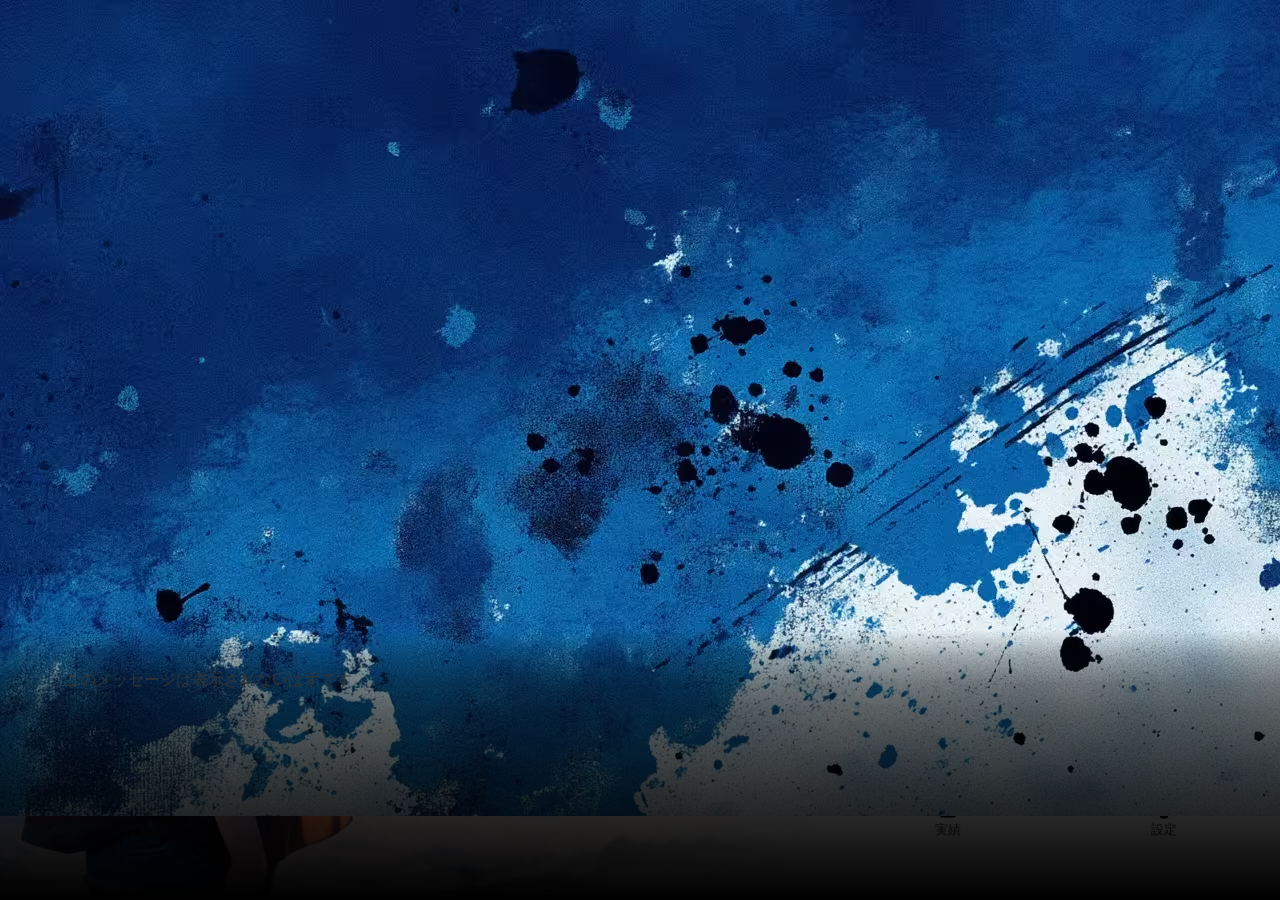
==== commit 9da041ae: "Add memory piece" ====
--- a/index.html
+++ b/index.html
@@ -517,6 +517,17 @@
     <div id="explore-choices-container"></div>
   </div>
 
+  <div id="modal-memory-piece" class="modal">
+    <div class="memory-piece-background-image">
+      <img src="./assets/images/ink.avif" alt="記憶の欠片背景画像">
+    </div>
+    <div class="text-container">
+      <div id="memory-piece-character-name"></div>
+      <p id="memory-piece-text">このメッセージは表示されないはずです</p>
+    </div>
+    <div id="memory-piece-choices-container"></div>
+  </div>
+
   <div id="message-box"></div>
 
   <script src="./js/top.js" type="module"></script>
--- a/css/opening.css
+++ b/css/opening.css
@@ -96,7 +96,7 @@
   color: #1e1e1e;
   text-shadow: 1px 1px 2px rgba(0, 0, 0, 0.2);
   background: rgba(186, 220, 238, 0.3);
-  border: 1px solid rgba(255, 255, 255, 0.7); /* 内側の枠線 */
+  border: 1px solid rgba(150, 150, 150, 0.7); /* 内側の枠線 */
   border-radius: 8px;
   transition: all 0.3s ease;
 }
@@ -107,7 +107,7 @@
   left: -4px;
   right: -4px;
   bottom: -4px;
-  border: 1px solid rgba(255, 255, 255, 0.7); /* 外側の枠線 */
+  border: 1px solid rgba(150, 150, 150, 0.7); /* 外側の枠線 */
   border-radius: 12px;
   pointer-events: none;
 }
--- a/css/upgrade.css
+++ b/css/upgrade.css
@@ -96,8 +96,14 @@
 .game-upgrade-resource-icon {
   width: 16px;
   height: 16px;
-  background: #95a5a6;
+  background: #ddd;
   border-radius: 2px;
+}
+.game-upgrade-resource-icon img {
+  width: 100%;
+  height: 100%;
+  object-fit: cover;
+  filter: drop-shadow(0 0 1px rgba(0, 0, 0, 0.3));
 }
 
 .game-upgrade-list {
--- a/css/item.css
+++ b/css/item.css
@@ -95,7 +95,13 @@
   width: 40px;
   height: 40px;
   border-radius: 5px;
-  background-color: #ccc;
+  background-color: #ddd;
+}
+.game-item-list-item-icon img {
+  width: 100%;
+  height: 100%;
+  filter: drop-shadow(0 0 1px rgba(0, 0, 0, 0.3));
+  object-fit: cover;
 }
 .game-item-list-item-texts {
   display: flex;
@@ -176,6 +182,28 @@
   font-size: 0.8rem;
   color: #27ae60;
 }
+.game-item-craft-recipe-result.active {
+  animation: craftAnimation 1.5s;
+}
+@keyframes craftAnimation {
+  0% {
+    transform: translateY(+10px);
+    opacity: 0;
+  }
+  20% {
+    opacity: 0.8;
+  }
+  50% {
+    opacity: 1;
+  }
+  80% {
+    opacity: 0.8;
+  }
+  100% {
+    opacity: 0;
+    transform: translateY(-5px);
+  }
+}
 .game-item-craft-recipe-name {
   font-size: 1rem;
   font-weight: bold;
--- a/css/explore.css
+++ b/css/explore.css
@@ -96,7 +96,7 @@
   color: #1e1e1e;
   text-shadow: 1px 1px 2px rgba(0, 0, 0, 0.2);
   background: rgba(186, 220, 238, 0.3);
-  border: 1px solid rgba(255, 255, 255, 0.7); /* 内側の枠線 */
+  border: 1px solid rgba(150, 150, 150, 0.7); /* 内側の枠線 */
   border-radius: 8px;
   transition: all 0.3s ease;
 }
@@ -107,7 +107,7 @@
   left: -4px;
   right: -4px;
   bottom: -4px;
-  border: 1px solid rgba(255, 255, 255, 0.7); /* 外側の枠線 */
+  border: 1px solid rgba(150, 150, 150, 0.7); /* 外側の枠線 */
   border-radius: 12px;
   pointer-events: none;
 }
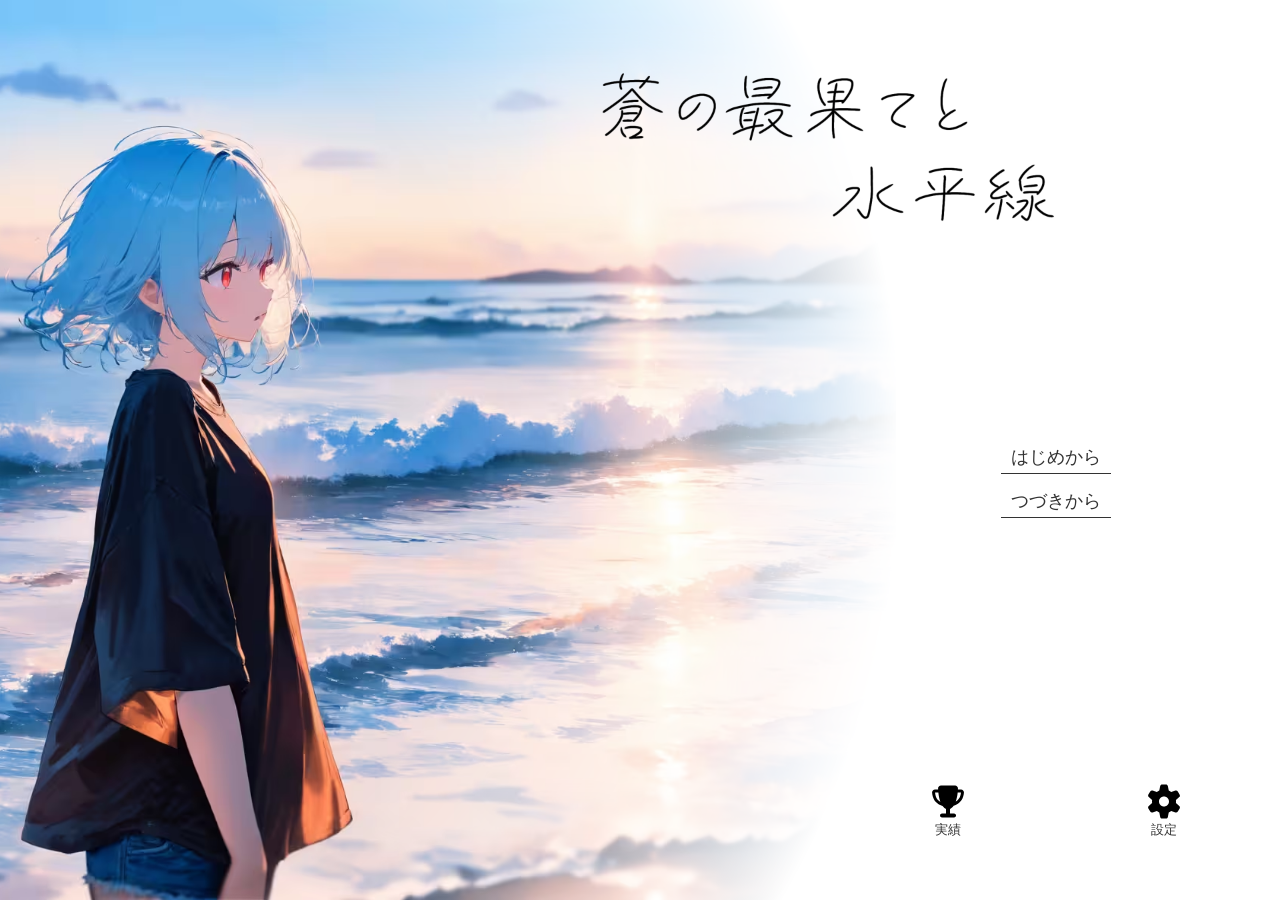
==== commit 5548838c: "tiny fixes" ====
--- a/index.html
+++ b/index.html
@@ -14,6 +14,7 @@
   <link rel="stylesheet" href="./css/map.css">
   <link rel="stylesheet" href="./css/item.css">
   <link rel="stylesheet" href="./css/explore.css">
+  <link rel="stylesheet" href="./css/memory-piece.css">
   <link rel="stylesheet" href="./css/fade.css">
   <link rel="icon" href="./assets/images/favicon.ico">
   <meta property="og:title" content="蒼の最果てと水平線">
--- a/css/memory-piece.css
+++ b/css/memory-piece.css
@@ -0,0 +1,70 @@
+#modal-memory-piece {
+  display: none;
+  position: absolute;
+  top: 0;
+  left: 0;
+  width: 100%;
+  height: 100%;
+}
+
+.memory-piece-background-image {
+  position: absolute;
+  top: 0;
+  left: 0;
+  width: 100%;
+  height: 100%;
+  transform: translateZ(0); 
+}
+
+.memory-piece-background-image img {
+  width: 100%;
+  height: 100%;
+  object-fit: cover;
+  filter: sepia(90%);
+}
+
+.text-container {
+  position: absolute;
+  bottom: 0;
+  left: 0;
+  width: 100%;
+  height: 30%;
+  background: linear-gradient(
+    to top,
+    rgba(0, 0, 0, 1)   0%,
+    rgba(0, 0, 0, 0.8)  40%,
+    rgba(0, 0, 0, 0.6) 70%,
+    rgba(0, 0, 0, 0.5) 80%,
+    rgba(0, 0, 0, 0.3) 90%,
+    rgba(0, 0, 0, 0)  100%
+  );
+  display: flex;
+  flex-direction: column;
+  padding: 40px 5%;
+  box-sizing: border-box;
+  z-index: 2;
+}
+
+#memory-piece-character-name {
+  font-size: 1.2rem;
+  font-weight: bold;
+  color: white;
+  margin-bottom: 0.5rem;
+  text-shadow: 2px 2px 4px rgba(0, 0, 0, 0.7);
+}
+
+#memory-piece-text::before {
+  content: '';
+  display: block;
+  width: 100%;
+  height: 1px;
+  background-color: rgba(255, 255, 255, 0.7);
+  margin: 10px 0;
+}
+
+#memory-piece-text {
+  font-family: serif;
+  font-size: .9rem;
+  color: white;
+  text-shadow: 1px 1px 2px rgba(0, 0, 0, 0.7);
+}
